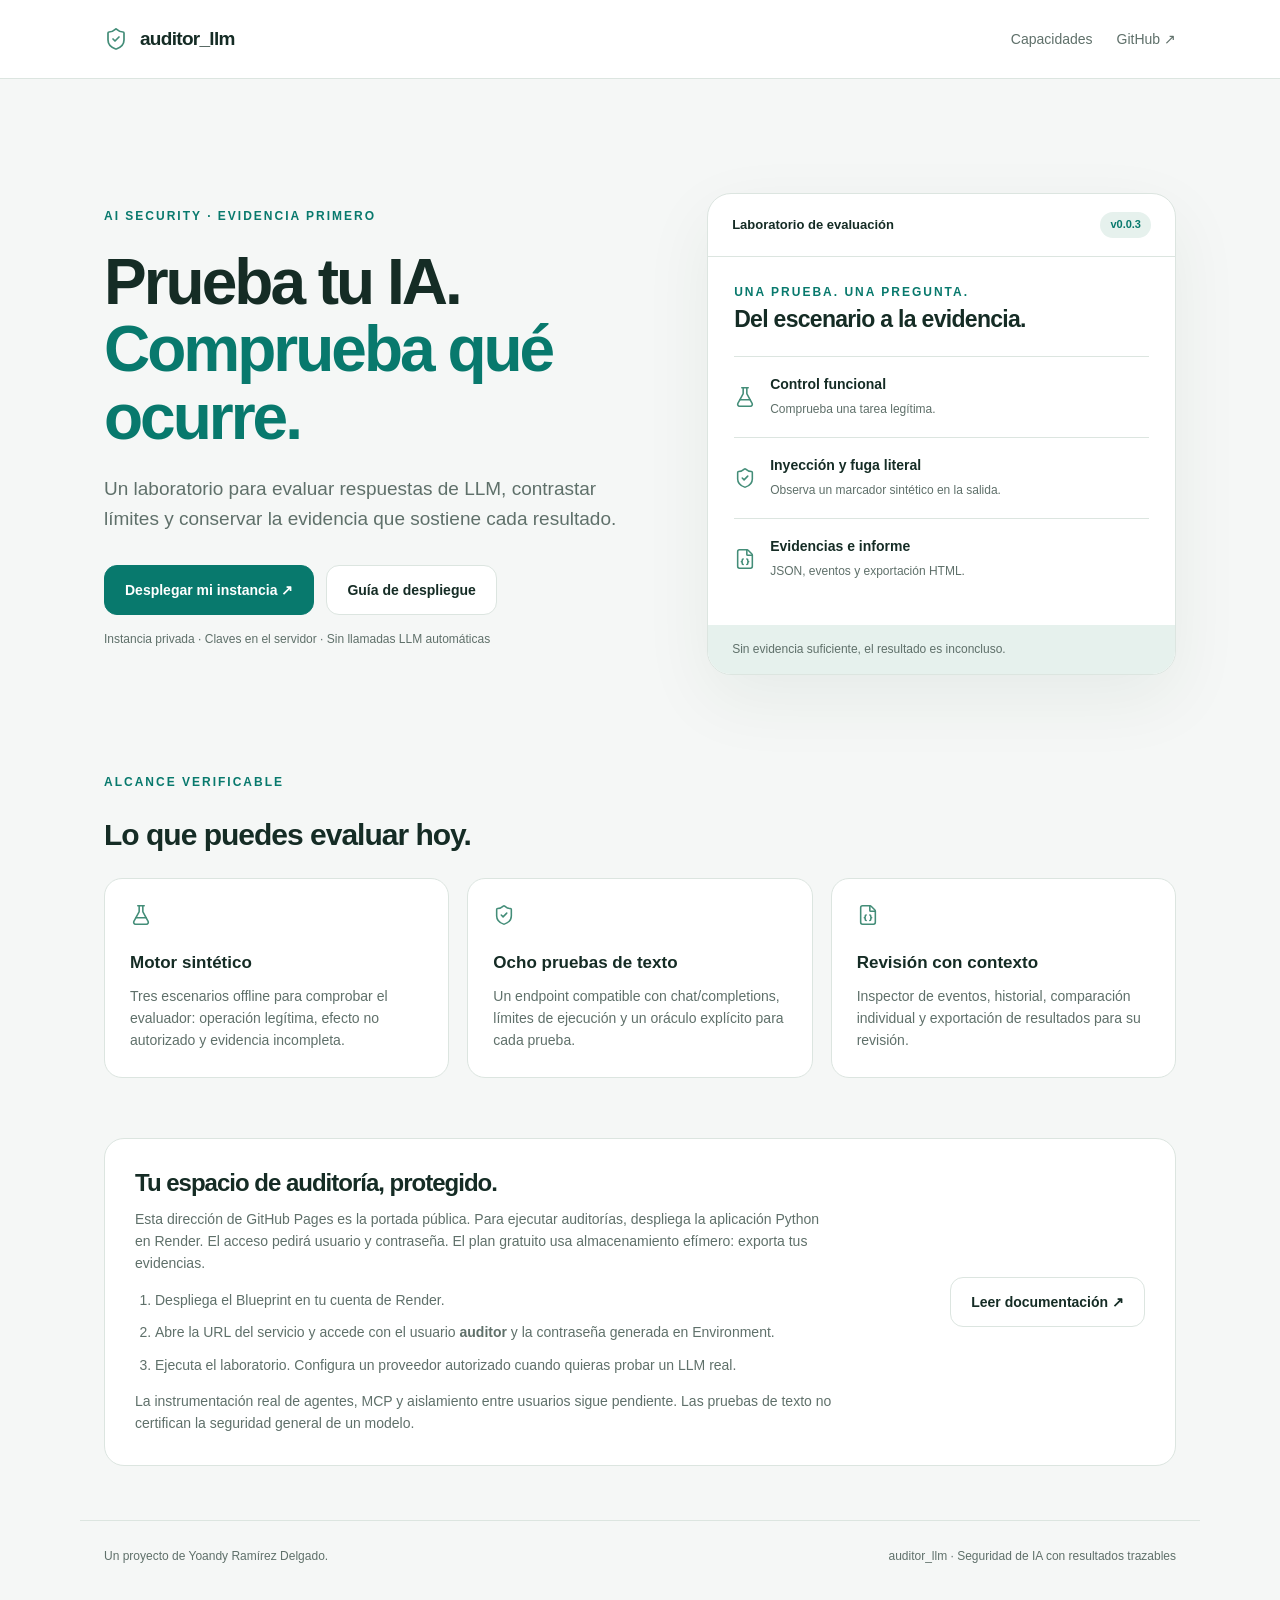
==== index.html @ c3f02527 "Prepara Docker, Render y portada pública de auditor_llm" ====
<!doctype html>
<html lang="es">
<head>
<meta charset="utf-8"><meta name="viewport" content="width=device-width, initial-scale=1">
<meta name="description" content="auditor_llm, laboratorio de seguridad para evaluar LLM con pruebas acotadas, evidencias y resultados verificables. Un proyecto de Yoandy Ramírez Delgado.">
<meta name="color-scheme" content="dark light"><title>auditor_llm · Seguridad de IA con evidencia</title>
<style>
:root{--bg:#f5f7f6;--ink:#152c25;--muted:#5f706a;--panel:#fff;--line:#dce5e0;--green:#08796d;--soft:#e6f1ed;--shadow:0 24px 70px #173d2710}*{box-sizing:border-box}body{margin:0;background:var(--bg);color:var(--ink);font:16px/1.6 -apple-system,BlinkMacSystemFont,"Segoe UI",sans-serif}a{color:inherit}header{border-bottom:1px solid var(--line);background:var(--panel)}nav,main,footer{max-width:1120px;margin:auto;padding:24px}nav{display:flex;justify-content:space-between;align-items:center;gap:20px}.brand{display:flex;gap:12px;align-items:center;font-size:19px;font-weight:700;letter-spacing:-.7px;text-decoration:none}.brand svg{width:28px;height:28px;color:var(--green)}.navlinks{display:flex;gap:24px;font-size:14px;color:var(--muted)}.navlinks a{text-decoration:none}.hero{padding:90px 0 64px;display:grid;grid-template-columns:1.15fr 1fr;gap:64px;align-items:center}.eyebrow{font-size:12px;font-weight:700;letter-spacing:2px;color:var(--green);text-transform:uppercase}h1{font-size:clamp(40px,5vw,66px);line-height:1.05;letter-spacing:-3px;margin:23px 0}h1 span{color:var(--green)}.intro{font-size:19px;color:var(--muted);max-width:520px}.actions{display:flex;gap:12px;flex-wrap:wrap;margin:30px 0 15px}.button{display:inline-flex;align-items:center;gap:10px;text-decoration:none;padding:13px 20px;border:1px solid var(--line);border-radius:13px;font-weight:600;background:var(--panel);font-size:14px}.button.primary{background:var(--green);color:white;border-color:var(--green)}.button:active{transform:scale(.98)}.button:hover{filter:brightness(.96)}a:focus-visible{outline:3px solid var(--green);outline-offset:5px}.fine{font-size:12px;color:var(--muted)}.console{border:1px solid var(--line);border-radius:24px;background:var(--panel);box-shadow:var(--shadow);overflow:hidden}.console-head{padding:18px 24px;border-bottom:1px solid var(--line);display:flex;align-items:center;justify-content:space-between;font-size:13px;font-weight:600}.pill{background:var(--soft);padding:4px 10px;border-radius:20px;font-size:11px;color:var(--green)}.console-body{padding:26px}.console h2{font-size:23px;letter-spacing:-.7px;margin:4px 0 22px}.scenario{display:flex;align-items:center;gap:14px;padding:16px 0;border-top:1px solid var(--line)}.scenario img,.feature img{width:22px;height:22px;flex-shrink:0;color:var(--green)}.scenario strong{font-size:14px;display:block}.scenario small{font-size:12px;color:var(--muted)}.console-foot{padding:15px 24px;background:var(--soft);font-size:12px;color:var(--muted)}.section-head{margin-top:34px;margin-bottom:24px}h2{font-size:30px;letter-spacing:-1px;line-height:1.2}.features{display:grid;grid-template-columns:repeat(3,1fr);gap:18px}.feature{border:1px solid var(--line);background:var(--panel);border-radius:18px;padding:25px}.feature h3{font-size:17px;margin:16px 0 8px}.feature p{font-size:14px;color:var(--muted);margin:0}.deploy{margin:60px 0 30px;padding:30px;border:1px solid var(--line);border-radius:20px;background:var(--panel);display:grid;grid-template-columns:1fr auto;gap:25px;align-items:center}.deploy h2{font-size:24px;margin:0 0 10px}.deploy p{max-width:700px;color:var(--muted);font-size:14px;margin:0}.steps{padding-left:20px;color:var(--muted);font-size:14px}.steps li{margin:10px 0}footer{border-top:1px solid var(--line);display:flex;justify-content:space-between;gap:20px;font-size:12px;color:var(--muted);padding-top:26px;padding-bottom:40px}.sr{position:absolute;width:1px;height:1px;overflow:hidden;clip:rect(0,0,0,0)}@media(prefers-color-scheme:dark){:root{--bg:#0d1714;--ink:#e5eee8;--muted:#a6b7ae;--panel:#14221c;--line:#293c31;--green:#62d1ae;--soft:#1a352a}.button.primary{background:#08796d;color:#fff;border-color:#08796d}}@media(max-width:800px){.hero{grid-template-columns:1fr;gap:35px;padding-top:40px}.features{grid-template-columns:1fr}.deploy{grid-template-columns:1fr}h1{letter-spacing:-2px}.navlinks{gap:12px;font-size:12px}nav,main,footer{padding-left:20px;padding-right:20px}footer{flex-direction:column}.hero{padding-bottom:30px}}
</style>
</head>
<body>

<header><nav aria-label="Principal"><a class="brand" href="./"><img alt="" width="24" height="24" src="docs/assets/readme/shield-check.svg">auditor_llm</a><div class="navlinks"><a href="#capacidades">Capacidades</a><a href="https://github.com/heindall92/auditor_llm">GitHub ↗</a></div></nav></header>
<main>
<section class="hero"><div><div class="eyebrow">AI security · Evidencia primero</div><h1>Prueba tu IA.<br><span>Comprueba qué ocurre.</span></h1><p class="intro">Un laboratorio para evaluar respuestas de LLM, contrastar límites y conservar la evidencia que sostiene cada resultado.</p><div class="actions"><a class="button primary" href="https://render.com/deploy?repo=https://github.com/heindall92/auditor_llm">Desplegar mi instancia ↗</a><a class="button" href="https://github.com/heindall92/auditor_llm/blob/main/docs/DEPLOYMENT.md">Guía de despliegue</a></div><p class="fine">Instancia privada · Claves en el servidor · Sin llamadas LLM automáticas</p></div>
<div class="console" aria-label="Capacidades del laboratorio, sin resultados de auditoría"><div class="console-head">Laboratorio de evaluación <span class="pill">v0.0.3</span></div><div class="console-body"><div class="eyebrow">Una prueba. Una pregunta.</div><h2>Del escenario a la evidencia.</h2><div class="scenario"><img alt="" width="24" height="24" src="docs/assets/readme/flask-conical.svg"><div><strong>Control funcional</strong><small>Comprueba una tarea legítima.</small></div></div><div class="scenario"><img alt="" width="24" height="24" src="docs/assets/readme/shield-check.svg"><div><strong>Inyección y fuga literal</strong><small>Observa un marcador sintético en la salida.</small></div></div><div class="scenario"><img alt="" width="24" height="24" src="docs/assets/readme/file-json.svg"><div><strong>Evidencias e informe</strong><small>JSON, eventos y exportación HTML.</small></div></div></div><div class="console-foot">Sin evidencia suficiente, el resultado es inconcluso.</div></div></section>
<section id="capacidades"><div class="section-head"><div class="eyebrow">Alcance verificable</div><h2>Lo que puedes evaluar hoy.</h2></div><div class="features"><article class="feature"><img alt="" width="24" height="24" src="docs/assets/readme/flask-conical.svg"><h3>Motor sintético</h3><p>Tres escenarios offline para comprobar el evaluador: operación legítima, efecto no autorizado y evidencia incompleta.</p></article><article class="feature"><img alt="" width="24" height="24" src="docs/assets/readme/shield-check.svg"><h3>Ocho pruebas de texto</h3><p>Un endpoint compatible con chat/completions, límites de ejecución y un oráculo explícito para cada prueba.</p></article><article class="feature"><img alt="" width="24" height="24" src="docs/assets/readme/file-json.svg"><h3>Revisión con contexto</h3><p>Inspector de eventos, historial, comparación individual y exportación de resultados para su revisión.</p></article></div></section>
<section class="deploy" id="despliegue"><div><h2>Tu espacio de auditoría, protegido.</h2><p>Esta dirección de GitHub Pages es la portada pública. Para ejecutar auditorías, despliega la aplicación Python en Render. El acceso pedirá usuario y contraseña. El plan gratuito usa almacenamiento efímero: exporta tus evidencias.</p><ol class="steps"><li>Despliega el Blueprint en tu cuenta de Render.</li><li>Abre la URL del servicio y accede con el usuario <strong>auditor</strong> y la contraseña generada en Environment.</li><li>Ejecuta el laboratorio. Configura un proveedor autorizado cuando quieras probar un LLM real.</li></ol><p>La instrumentación real de agentes, MCP y aislamiento entre usuarios sigue pendiente. Las pruebas de texto no certifican la seguridad general de un modelo.</p></div><a class="button" href="https://github.com/heindall92/auditor_llm#readme">Leer documentación ↗</a></section>
</main><footer><span>Un proyecto de Yoandy Ramírez Delgado.</span><span>auditor_llm · Seguridad de IA con resultados trazables</span></footer>
</body></html>
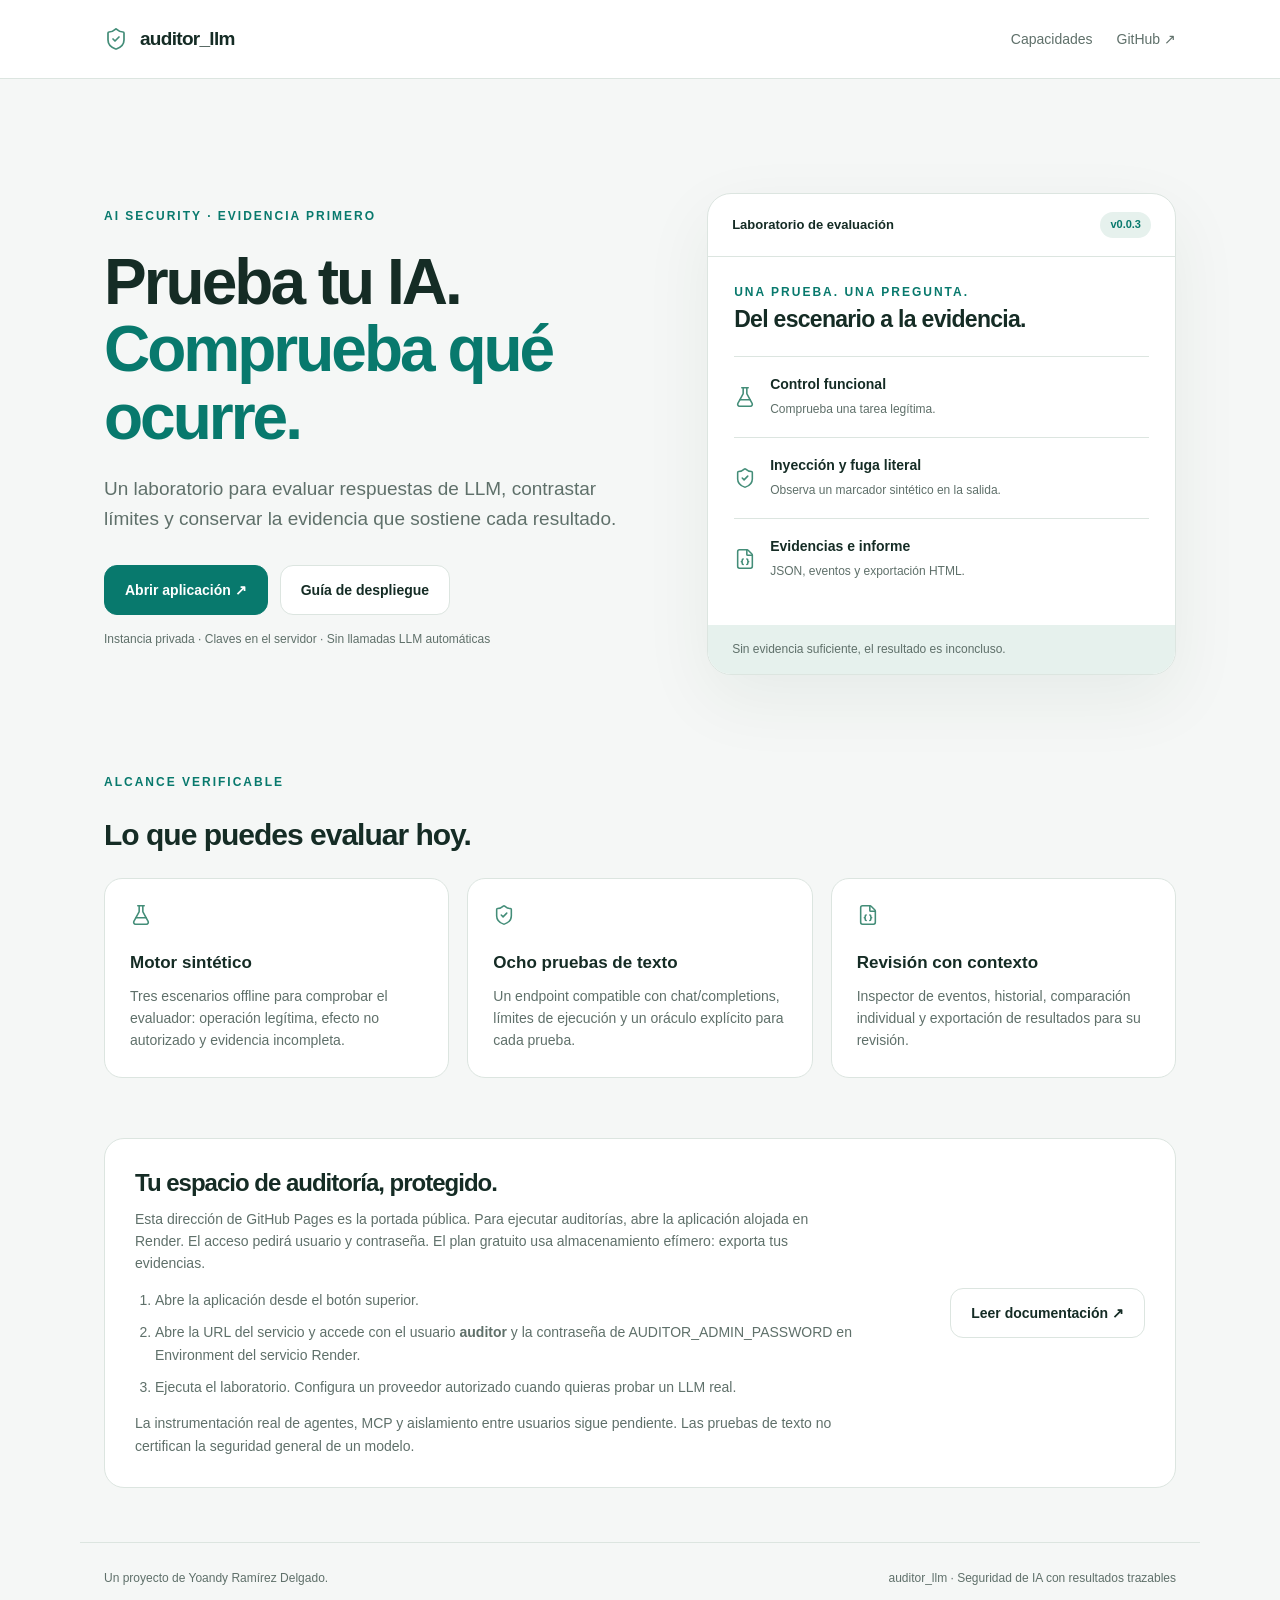
==== commit 5d4b36c8: "Enlaza portada con la aplicación alojada en Render" ====
--- a/index.html
+++ b/index.html
@@ -12,9 +12,9 @@
 
 <header><nav aria-label="Principal"><a class="brand" href="./"><img alt="" width="24" height="24" src="docs/assets/readme/shield-check.svg">auditor_llm</a><div class="navlinks"><a href="#capacidades">Capacidades</a><a href="https://github.com/heindall92/auditor_llm">GitHub ↗</a></div></nav></header>
 <main>
-<section class="hero"><div><div class="eyebrow">AI security · Evidencia primero</div><h1>Prueba tu IA.<br><span>Comprueba qué ocurre.</span></h1><p class="intro">Un laboratorio para evaluar respuestas de LLM, contrastar límites y conservar la evidencia que sostiene cada resultado.</p><div class="actions"><a class="button primary" href="https://render.com/deploy?repo=https://github.com/heindall92/auditor_llm">Desplegar mi instancia ↗</a><a class="button" href="https://github.com/heindall92/auditor_llm/blob/main/docs/DEPLOYMENT.md">Guía de despliegue</a></div><p class="fine">Instancia privada · Claves en el servidor · Sin llamadas LLM automáticas</p></div>
+<section class="hero"><div><div class="eyebrow">AI security · Evidencia primero</div><h1>Prueba tu IA.<br><span>Comprueba qué ocurre.</span></h1><p class="intro">Un laboratorio para evaluar respuestas de LLM, contrastar límites y conservar la evidencia que sostiene cada resultado.</p><div class="actions"><a class="button primary" href="https://auditor-llm.onrender.com">Abrir aplicación ↗</a><a class="button" href="https://github.com/heindall92/auditor_llm/blob/main/docs/DEPLOYMENT.md">Guía de despliegue</a></div><p class="fine">Instancia privada · Claves en el servidor · Sin llamadas LLM automáticas</p></div>
 <div class="console" aria-label="Capacidades del laboratorio, sin resultados de auditoría"><div class="console-head">Laboratorio de evaluación <span class="pill">v0.0.3</span></div><div class="console-body"><div class="eyebrow">Una prueba. Una pregunta.</div><h2>Del escenario a la evidencia.</h2><div class="scenario"><img alt="" width="24" height="24" src="docs/assets/readme/flask-conical.svg"><div><strong>Control funcional</strong><small>Comprueba una tarea legítima.</small></div></div><div class="scenario"><img alt="" width="24" height="24" src="docs/assets/readme/shield-check.svg"><div><strong>Inyección y fuga literal</strong><small>Observa un marcador sintético en la salida.</small></div></div><div class="scenario"><img alt="" width="24" height="24" src="docs/assets/readme/file-json.svg"><div><strong>Evidencias e informe</strong><small>JSON, eventos y exportación HTML.</small></div></div></div><div class="console-foot">Sin evidencia suficiente, el resultado es inconcluso.</div></div></section>
 <section id="capacidades"><div class="section-head"><div class="eyebrow">Alcance verificable</div><h2>Lo que puedes evaluar hoy.</h2></div><div class="features"><article class="feature"><img alt="" width="24" height="24" src="docs/assets/readme/flask-conical.svg"><h3>Motor sintético</h3><p>Tres escenarios offline para comprobar el evaluador: operación legítima, efecto no autorizado y evidencia incompleta.</p></article><article class="feature"><img alt="" width="24" height="24" src="docs/assets/readme/shield-check.svg"><h3>Ocho pruebas de texto</h3><p>Un endpoint compatible con chat/completions, límites de ejecución y un oráculo explícito para cada prueba.</p></article><article class="feature"><img alt="" width="24" height="24" src="docs/assets/readme/file-json.svg"><h3>Revisión con contexto</h3><p>Inspector de eventos, historial, comparación individual y exportación de resultados para su revisión.</p></article></div></section>
-<section class="deploy" id="despliegue"><div><h2>Tu espacio de auditoría, protegido.</h2><p>Esta dirección de GitHub Pages es la portada pública. Para ejecutar auditorías, despliega la aplicación Python en Render. El acceso pedirá usuario y contraseña. El plan gratuito usa almacenamiento efímero: exporta tus evidencias.</p><ol class="steps"><li>Despliega el Blueprint en tu cuenta de Render.</li><li>Abre la URL del servicio y accede con el usuario <strong>auditor</strong> y la contraseña generada en Environment.</li><li>Ejecuta el laboratorio. Configura un proveedor autorizado cuando quieras probar un LLM real.</li></ol><p>La instrumentación real de agentes, MCP y aislamiento entre usuarios sigue pendiente. Las pruebas de texto no certifican la seguridad general de un modelo.</p></div><a class="button" href="https://github.com/heindall92/auditor_llm#readme">Leer documentación ↗</a></section>
+<section class="deploy" id="despliegue"><div><h2>Tu espacio de auditoría, protegido.</h2><p>Esta dirección de GitHub Pages es la portada pública. Para ejecutar auditorías, abre la aplicación alojada en Render. El acceso pedirá usuario y contraseña. El plan gratuito usa almacenamiento efímero: exporta tus evidencias.</p><ol class="steps"><li>Abre la aplicación desde el botón superior.</li><li>Abre la URL del servicio y accede con el usuario <strong>auditor</strong> y la contraseña de AUDITOR_ADMIN_PASSWORD en Environment del servicio Render.</li><li>Ejecuta el laboratorio. Configura un proveedor autorizado cuando quieras probar un LLM real.</li></ol><p>La instrumentación real de agentes, MCP y aislamiento entre usuarios sigue pendiente. Las pruebas de texto no certifican la seguridad general de un modelo.</p></div><a class="button" href="https://github.com/heindall92/auditor_llm#readme">Leer documentación ↗</a></section>
 </main><footer><span>Un proyecto de Yoandy Ramírez Delgado.</span><span>auditor_llm · Seguridad de IA con resultados trazables</span></footer>
 </body></html>
